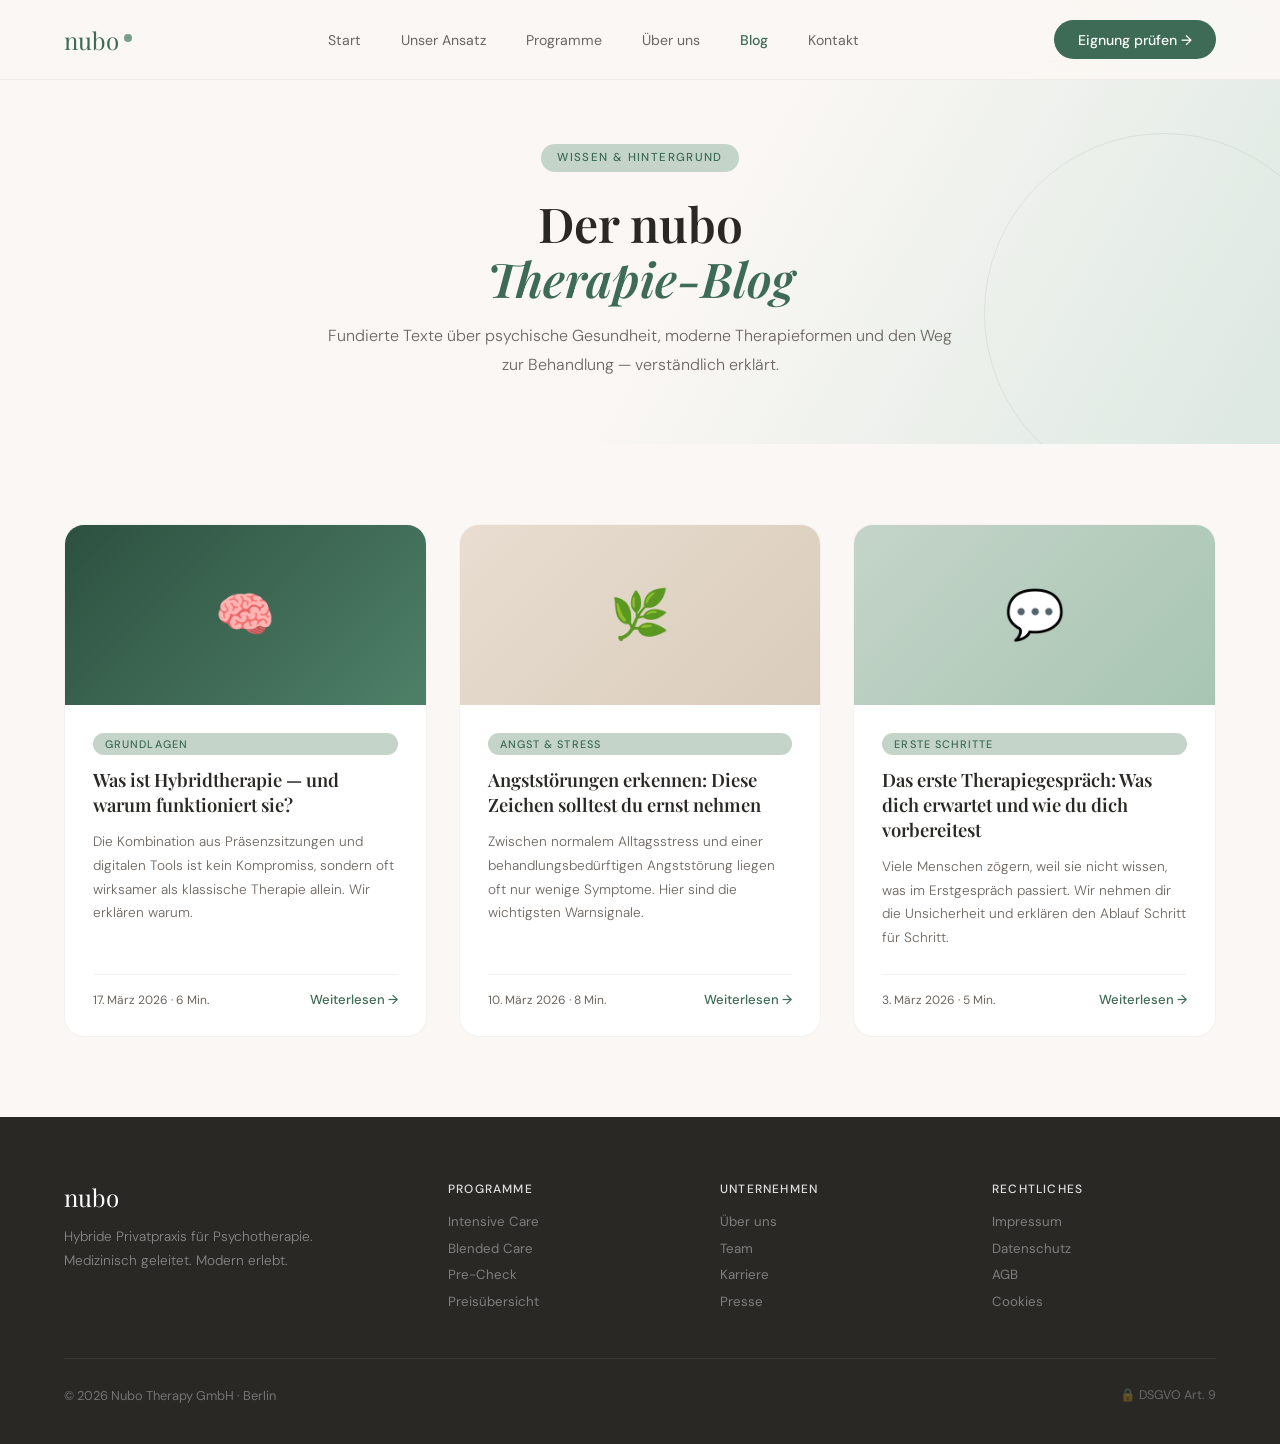
==== blog.html @ 69683dfd "Blog: Übersichtsseite, erster Post und Nav-Link" ====
<!DOCTYPE html>
<html lang="de">
<head>
  <meta charset="UTF-8" />
  <meta name="viewport" content="width=device-width, initial-scale=1.0" />
  <title>Blog — Nubo Therapy</title>
  <link rel="preconnect" href="https://fonts.googleapis.com">
  <link href="https://fonts.googleapis.com/css2?family=Playfair+Display:ital,wght@0,400;0,600;0,700;1,400;1,600&family=DM+Sans:wght@300;400;500;600&display=swap" rel="stylesheet">
  <style>
    *, *::before, *::after { margin: 0; padding: 0; box-sizing: border-box; }
    :root {
      --green: #3D6B55;
      --green-dark: #2d5040;
      --green-light: #7A9E87;
      --green-pale: #C4D4C9;
      --sand: #E8DDD0;
      --sand-dark: #D9CCBC;
      --cream: #FAF7F4;
      --brown: #B08B6E;
      --dark: #2A2825;
      --muted: #6B6560;
      --nav-h: 80px;
    }
    html { scroll-behavior: smooth; }
    body { font-family: 'DM Sans', sans-serif; background: var(--cream); color: var(--dark); overflow-x: hidden; }

    /* ── NAV ── */
    nav {
      position: fixed; top: 0; left: 0; right: 0; z-index: 100;
      height: var(--nav-h); background: rgba(250,247,244,0.95);
      backdrop-filter: blur(16px); border-bottom: 1px solid rgba(160,140,120,0.12);
      display: flex; align-items: center; justify-content: space-between;
      padding: 0 5vw;
    }
    .nav-logo { font-family: 'Playfair Display', serif; font-size: 1.5rem; color: var(--green); display: flex; align-items: center; gap: 5px; text-decoration: none; }
    .nav-logo-dot { width: 8px; height: 8px; background: var(--green-light); border-radius: 50%; margin-bottom: 3px; }
    .nav-links { display: flex; align-items: center; gap: 2.5rem; }
    .nav-links a { text-decoration: none; font-size: 0.88rem; font-weight: 400; color: var(--muted); transition: color 0.2s; }
    .nav-links a:hover, .nav-links a.active { color: var(--green); font-weight: 500; }
    .nav-cta {
      background: var(--green); color: #fff; padding: 0.65rem 1.5rem;
      border-radius: 100px; font-size: 0.88rem; font-weight: 500;
      border: none; cursor: pointer; font-family: 'DM Sans', sans-serif;
      transition: background 0.2s; white-space: nowrap; text-decoration: none;
    }
    .nav-cta:hover { background: var(--green-dark); }
    .nav-hamburger {
      display: none; flex-direction: column; gap: 5px;
      background: none; border: none; cursor: pointer; padding: 4px;
    }
    .nav-hamburger span { display: block; width: 22px; height: 2px; background: var(--dark); border-radius: 2px; transition: all 0.3s; }

    /* ── BLOG HEADER ── */
    .blog-header {
      padding-top: var(--nav-h);
      background: linear-gradient(120deg, var(--cream) 55%, #dce8e1 100%);
      padding-bottom: 4rem;
      padding-left: 5vw; padding-right: 5vw;
      text-align: center;
      position: relative; overflow: hidden;
    }
    .blog-header::after {
      content: ''; position: absolute; top: 30%; right: -5%;
      width: 360px; height: 360px; border-radius: 50%;
      border: 1.5px solid rgba(61,107,85,0.1);
      pointer-events: none;
    }
    .blog-header-inner { max-width: 640px; margin: 0 auto; padding-top: 4rem; }
    .blog-header-tag {
      display: inline-flex; align-items: center; gap: 7px;
      background: var(--green-pale); color: var(--green);
      font-size: 0.72rem; font-weight: 500; letter-spacing: 0.12em;
      text-transform: uppercase; padding: 0.4rem 1rem; border-radius: 100px;
      margin-bottom: 1.5rem;
    }
    .blog-header h1 {
      font-family: 'Playfair Display', serif;
      font-size: clamp(2.2rem, 4vw, 3rem);
      line-height: 1.15; color: var(--dark); margin-bottom: 1rem; font-weight: 600;
    }
    .blog-header h1 em { font-style: italic; color: var(--green); }
    .blog-header p { font-size: 1rem; line-height: 1.8; color: var(--muted); font-weight: 300; }

    /* ── BLOG GRID ── */
    .blog-section { padding: 5rem 5vw; }
    .blog-grid {
      display: grid;
      grid-template-columns: repeat(3, 1fr);
      gap: 2rem;
      max-width: 1200px; margin: 0 auto;
    }
    .blog-card {
      background: #fff;
      border-radius: 20px;
      overflow: hidden;
      border: 1px solid rgba(160,140,120,0.12);
      transition: transform 0.25s, box-shadow 0.25s;
      display: flex; flex-direction: column;
    }
    .blog-card:hover { transform: translateY(-4px); box-shadow: 0 16px 40px rgba(61,107,85,0.1); }
    .blog-card-img {
      height: 180px;
      display: flex; align-items: center; justify-content: center;
      font-size: 3rem;
      flex-shrink: 0;
    }
    .blog-card-img.green { background: linear-gradient(135deg, #2d5040, #4e8068); }
    .blog-card-img.sand  { background: linear-gradient(135deg, var(--sand), var(--sand-dark)); }
    .blog-card-img.pale  { background: linear-gradient(135deg, var(--green-pale), #a8c5b2); }
    .blog-card-body { padding: 1.75rem; display: flex; flex-direction: column; flex: 1; }
    .blog-card-cat {
      display: inline-block; font-size: 0.68rem; font-weight: 500;
      letter-spacing: 0.1em; text-transform: uppercase; color: var(--green);
      background: var(--green-pale); padding: 0.25rem 0.75rem;
      border-radius: 100px; margin-bottom: 0.85rem;
    }
    .blog-card h2 {
      font-family: 'Playfair Display', serif; font-size: 1.15rem;
      line-height: 1.35; color: var(--dark); margin-bottom: 0.75rem; font-weight: 600;
    }
    .blog-card p { font-size: 0.85rem; line-height: 1.75; color: var(--muted); font-weight: 300; flex: 1; }
    .blog-card-meta {
      display: flex; justify-content: space-between; align-items: center;
      margin-top: 1.5rem; padding-top: 1rem;
      border-top: 1px solid rgba(160,140,120,0.12);
      font-size: 0.75rem; color: var(--muted);
    }
    .blog-card-meta a {
      text-decoration: none; color: var(--green); font-weight: 500;
      font-size: 0.82rem; transition: color 0.2s;
    }
    .blog-card-meta a:hover { color: var(--green-dark); }

    /* ── FOOTER ── */
    footer { background: var(--dark); padding: 4rem 5vw 2.5rem; }
    .footer-top { display: grid; grid-template-columns: 1.5fr 1fr 1fr 1fr; gap: 3rem; margin-bottom: 3rem; }
    .footer-logo { font-family: 'Playfair Display', serif; font-size: 1.5rem; color: #fff; margin-bottom: 0.75rem; }
    .footer-tagline { font-size: 0.85rem; color: rgba(255,255,255,0.45); line-height: 1.75; font-weight: 300; max-width: 260px; }
    .footer-col h4 { font-size: 0.75rem; font-weight: 500; letter-spacing: 0.1em; text-transform: uppercase; color: rgba(255,255,255,0.85); margin-bottom: 1rem; }
    .footer-col ul { list-style: none; display: flex; flex-direction: column; gap: 0.6rem; }
    .footer-col ul li { font-size: 0.83rem; color: rgba(255,255,255,0.4); cursor: pointer; transition: color 0.2s; }
    .footer-col ul li:hover { color: rgba(255,255,255,0.75); }
    .footer-bottom { border-top: 1px solid rgba(255,255,255,0.08); padding-top: 1.75rem; display: flex; justify-content: space-between; align-items: center; }
    .footer-bottom-left { font-size: 0.8rem; color: rgba(255,255,255,0.35); }
    .footer-gdpr { font-size: 0.78rem; color: rgba(255,255,255,0.3); }

    /* ── RESPONSIVE ── */
    @media (max-width: 900px) {
      .nav-links { display: none; flex-direction: column; position: fixed; top: var(--nav-h); left: 0; right: 0; background: var(--cream); padding: 1.5rem 5vw 2rem; border-bottom: 1px solid rgba(160,140,120,0.15); gap: 1.25rem; z-index: 99; }
      .nav-links.open { display: flex; }
      .nav-hamburger { display: flex; }
      .blog-grid { grid-template-columns: 1fr; }
      .footer-top { grid-template-columns: 1fr 1fr; gap: 2rem; }
    }
    @media (max-width: 540px) {
      .blog-header h1 { font-size: 2rem; }
      .footer-top { grid-template-columns: 1fr; }
    }
  </style>
</head>
<body>

<nav>
  <a class="nav-logo" href="index.html">nubo<div class="nav-logo-dot"></div></a>
  <div class="nav-links" id="navLinks">
    <a href="index.html">Start</a>
    <a href="index.html#approach">Unser Ansatz</a>
    <a href="desktop-produkte.html">Programme</a>
    <a href="index.html#about">Über uns</a>
    <a href="blog.html" class="active">Blog</a>
    <a href="index.html#contact">Kontakt</a>
  </div>
  <a class="nav-cta" href="index.html#home">Eignung prüfen →</a>
  <button class="nav-hamburger" id="hamburger" onclick="toggleNav()" aria-label="Menü">
    <span></span><span></span><span></span>
  </button>
</nav>

<!-- HEADER -->
<div class="blog-header">
  <div class="blog-header-inner">
    <div class="blog-header-tag">Wissen & Hintergrund</div>
    <h1>Der nubo<br><em>Therapie-Blog</em></h1>
    <p>Fundierte Texte über psychische Gesundheit, moderne Therapieformen und den Weg zur Behandlung — verständlich erklärt.</p>
  </div>
</div>

<!-- BLOG POSTS -->
<section class="blog-section">
  <div class="blog-grid">

    <article class="blog-card">
      <div class="blog-card-img green">🧠</div>
      <div class="blog-card-body">
        <span class="blog-card-cat">Grundlagen</span>
        <h2>Was ist Hybridtherapie — und warum funktioniert sie?</h2>
        <p>Die Kombination aus Präsenzsitzungen und digitalen Tools ist kein Kompromiss, sondern oft wirksamer als klassische Therapie allein. Wir erklären warum.</p>
        <div class="blog-card-meta">
          <span>17. März 2026 · 6 Min.</span>
          <a href="blog/was-ist-hybridtherapie.html">Weiterlesen →</a>
        </div>
      </div>
    </article>

    <article class="blog-card">
      <div class="blog-card-img sand">🌿</div>
      <div class="blog-card-body">
        <span class="blog-card-cat">Angst & Stress</span>
        <h2>Angststörungen erkennen: Diese Zeichen solltest du ernst nehmen</h2>
        <p>Zwischen normalem Alltagsstress und einer behandlungsbedürftigen Angststörung liegen oft nur wenige Symptome. Hier sind die wichtigsten Warnsignale.</p>
        <div class="blog-card-meta">
          <span>10. März 2026 · 8 Min.</span>
          <a href="blog/angststoerungen-erkennen.html">Weiterlesen →</a>
        </div>
      </div>
    </article>

    <article class="blog-card">
      <div class="blog-card-img pale">💬</div>
      <div class="blog-card-body">
        <span class="blog-card-cat">Erste Schritte</span>
        <h2>Das erste Therapiegespräch: Was dich erwartet und wie du dich vorbereitest</h2>
        <p>Viele Menschen zögern, weil sie nicht wissen, was im Erstgespräch passiert. Wir nehmen dir die Unsicherheit und erklären den Ablauf Schritt für Schritt.</p>
        <div class="blog-card-meta">
          <span>3. März 2026 · 5 Min.</span>
          <a href="blog/erstes-therapiegespraech.html">Weiterlesen →</a>
        </div>
      </div>
    </article>

  </div>
</section>

<!-- FOOTER -->
<footer>
  <div class="footer-top">
    <div>
      <div class="footer-logo">nubo</div>
      <div class="footer-tagline">Hybride Privatpraxis für Psychotherapie. Medizinisch geleitet. Modern erlebt.</div>
    </div>
    <div class="footer-col">
      <h4>Programme</h4>
      <ul>
        <li>Intensive Care</li>
        <li>Blended Care</li>
        <li>Pre-Check</li>
        <li>Preisübersicht</li>
      </ul>
    </div>
    <div class="footer-col">
      <h4>Unternehmen</h4>
      <ul>
        <li>Über uns</li>
        <li>Team</li>
        <li>Karriere</li>
        <li>Presse</li>
      </ul>
    </div>
    <div class="footer-col">
      <h4>Rechtliches</h4>
      <ul>
        <li>Impressum</li>
        <li>Datenschutz</li>
        <li>AGB</li>
        <li>Cookies</li>
      </ul>
    </div>
  </div>
  <div class="footer-bottom">
    <div class="footer-bottom-left">© 2026 Nubo Therapy GmbH · Berlin</div>
    <div class="footer-gdpr">🔒 DSGVO Art. 9</div>
  </div>
</footer>

<script>
  function toggleNav() {
    document.getElementById('navLinks').classList.toggle('open');
  }
  document.querySelectorAll('#navLinks a').forEach(a => a.addEventListener('click', () => {
    document.getElementById('navLinks').classList.remove('open');
  }));
  window.addEventListener('scroll', () => {
    document.querySelector('nav').style.boxShadow = window.scrollY > 20
      ? '0 2px 20px rgba(42,40,37,0.08)' : 'none';
  });
</script>
</body>
</html>
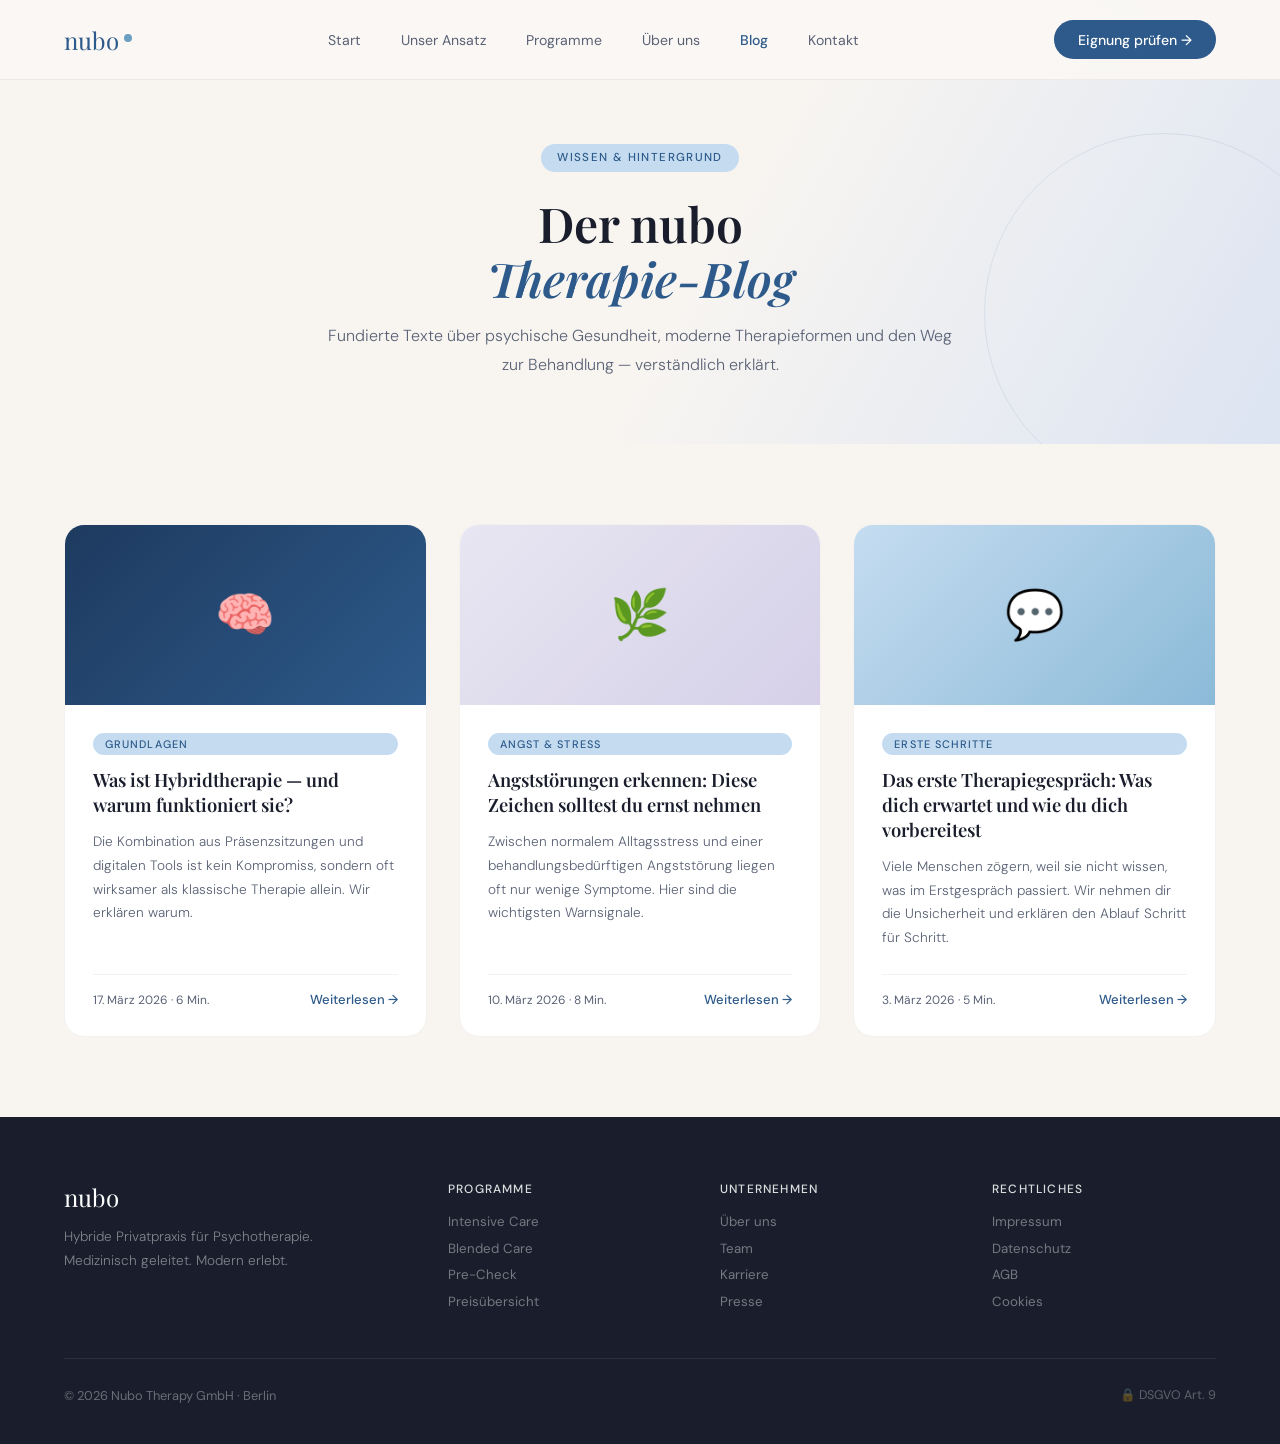
==== commit 8f9875bc: "Farbpalette A "Tiefe Stille" — konsistent über alle Dateien Alle 5 HTML-Dateien: Grün-Sand-Braun → N" ====
--- a/blog.html
+++ b/blog.html
@@ -9,16 +9,16 @@
   <style>
     *, *::before, *::after { margin: 0; padding: 0; box-sizing: border-box; }
     :root {
-      --green: #3D6B55;
-      --green-dark: #2d5040;
-      --green-light: #7A9E87;
-      --green-pale: #C4D4C9;
-      --sand: #E8DDD0;
-      --sand-dark: #D9CCBC;
-      --cream: #FAF7F4;
-      --brown: #B08B6E;
-      --dark: #2A2825;
-      --muted: #6B6560;
+      --green: #2D5A8A;
+      --green-dark: #1E3A5F;
+      --green-light: #6A9FBF;
+      --green-pale: #C5DCF0;
+      --sand: #E8E6F2;
+      --sand-dark: #D5D0E8;
+      --cream: #F8F5F1;
+      --brown: #C49640;
+      --dark: #1A1E2C;
+      --muted: #5A6275;
       --nav-h: 80px;
     }
     html { scroll-behavior: smooth; }
@@ -53,7 +53,7 @@
     /* ── BLOG HEADER ── */
     .blog-header {
       padding-top: var(--nav-h);
-      background: linear-gradient(120deg, var(--cream) 55%, #dce8e1 100%);
+      background: linear-gradient(120deg, var(--cream) 55%, #dce4f2 100%);
       padding-bottom: 4rem;
       padding-left: 5vw; padding-right: 5vw;
       text-align: center;
@@ -62,7 +62,7 @@
     .blog-header::after {
       content: ''; position: absolute; top: 30%; right: -5%;
       width: 360px; height: 360px; border-radius: 50%;
-      border: 1.5px solid rgba(61,107,85,0.1);
+      border: 1.5px solid rgba(45,90,138,0.1);
       pointer-events: none;
     }
     .blog-header-inner { max-width: 640px; margin: 0 auto; padding-top: 4rem; }
@@ -97,16 +97,16 @@
       transition: transform 0.25s, box-shadow 0.25s;
       display: flex; flex-direction: column;
     }
-    .blog-card:hover { transform: translateY(-4px); box-shadow: 0 16px 40px rgba(61,107,85,0.1); }
+    .blog-card:hover { transform: translateY(-4px); box-shadow: 0 16px 40px rgba(45,90,138,0.1); }
     .blog-card-img {
       height: 180px;
       display: flex; align-items: center; justify-content: center;
       font-size: 3rem;
       flex-shrink: 0;
     }
-    .blog-card-img.green { background: linear-gradient(135deg, #2d5040, #4e8068); }
+    .blog-card-img.green { background: linear-gradient(135deg, #1E3A5F, #2D5A8A); }
     .blog-card-img.sand  { background: linear-gradient(135deg, var(--sand), var(--sand-dark)); }
-    .blog-card-img.pale  { background: linear-gradient(135deg, var(--green-pale), #a8c5b2); }
+    .blog-card-img.pale  { background: linear-gradient(135deg, var(--green-pale), #8BBAD8); }
     .blog-card-body { padding: 1.75rem; display: flex; flex-direction: column; flex: 1; }
     .blog-card-cat {
       display: inline-block; font-size: 0.68rem; font-weight: 500;
@@ -281,7 +281,7 @@
   }));
   window.addEventListener('scroll', () => {
     document.querySelector('nav').style.boxShadow = window.scrollY > 20
-      ? '0 2px 20px rgba(42,40,37,0.08)' : 'none';
+      ? '0 2px 20px rgba(26,30,44,0.08)' : 'none';
   });
 </script>
 </body>
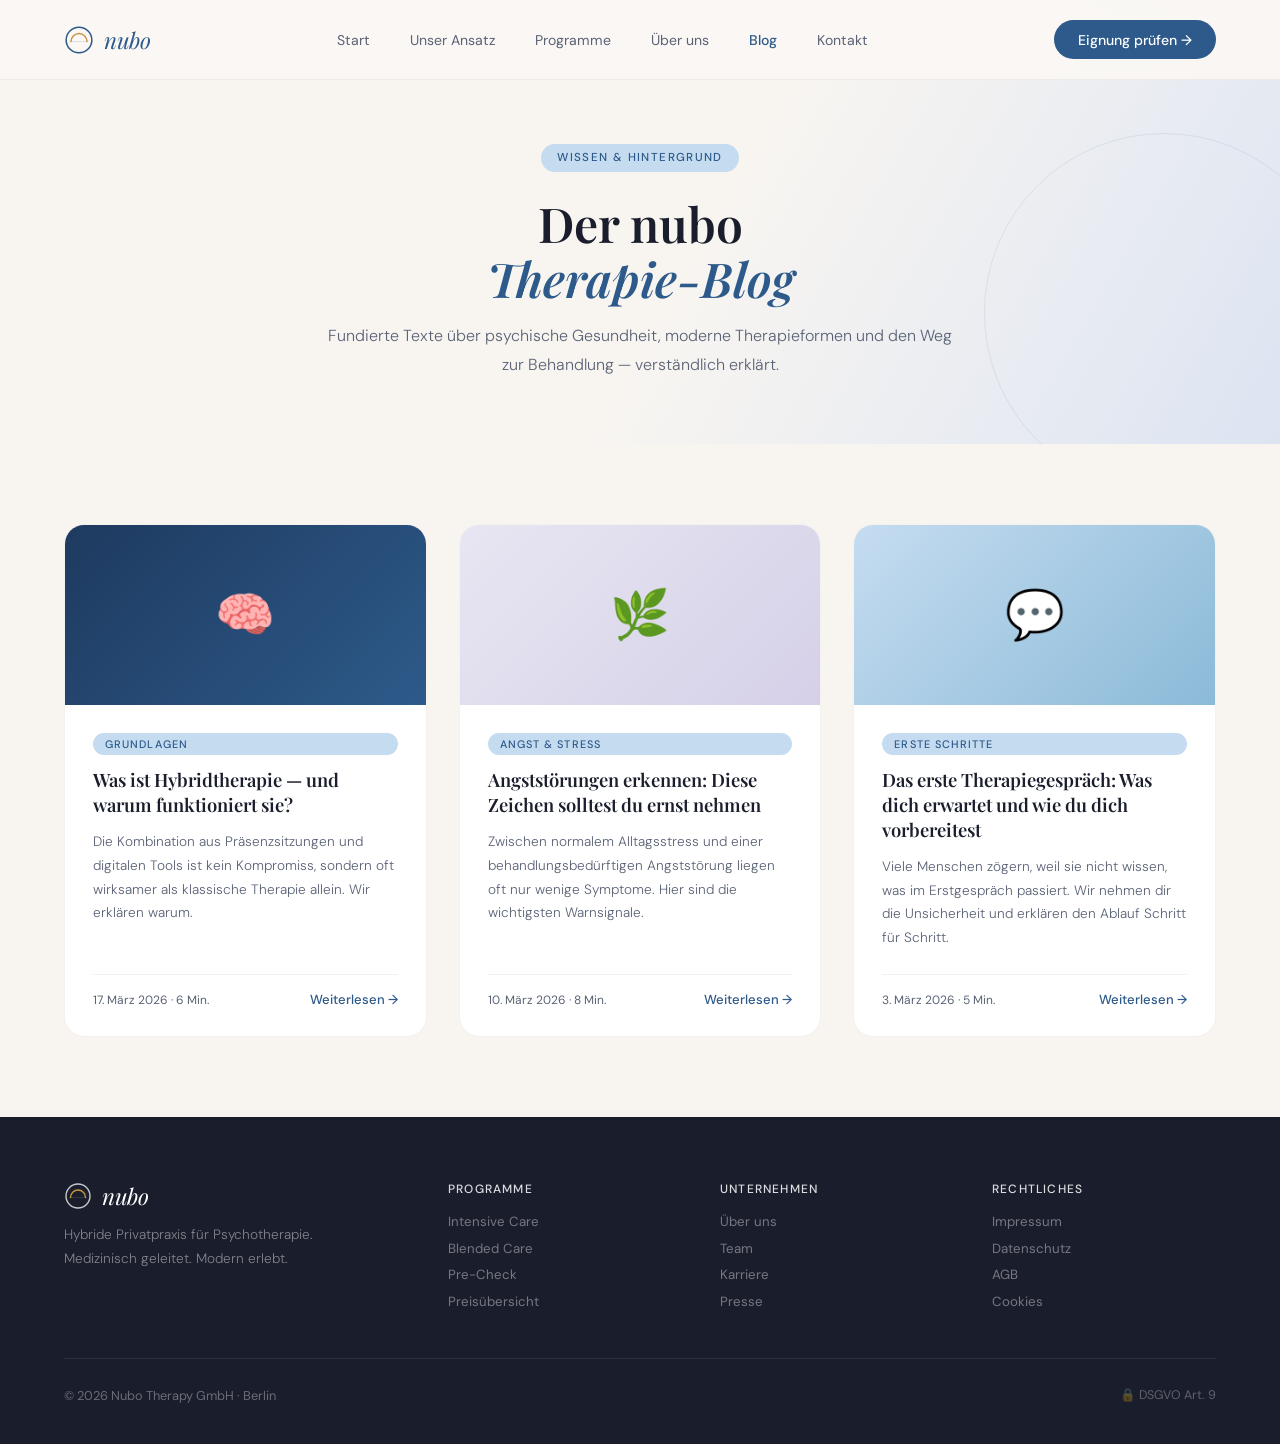
==== commit e87f960e: "Logo: Kreis-Mark mit goldener Aufstiegs-Kurve Neues Logo-Konzept "Horizont" — Kreis (Navy) + horizon" ====
--- a/blog.html
+++ b/blog.html
@@ -32,7 +32,7 @@
       display: flex; align-items: center; justify-content: space-between;
       padding: 0 5vw;
     }
-    .nav-logo { font-family: 'Playfair Display', serif; font-size: 1.5rem; color: var(--green); display: flex; align-items: center; gap: 5px; text-decoration: none; }
+    .nav-logo { font-family: 'Playfair Display', serif; font-size: 1.4rem; color: var(--green); display: flex; align-items: center; gap: 10px; text-decoration: none; font-style: italic; letter-spacing: -0.3px; }
     .nav-logo-dot { width: 8px; height: 8px; background: var(--green-light); border-radius: 50%; margin-bottom: 3px; }
     .nav-links { display: flex; align-items: center; gap: 2.5rem; }
     .nav-links a { text-decoration: none; font-size: 0.88rem; font-weight: 400; color: var(--muted); transition: color 0.2s; }
@@ -134,7 +134,7 @@
     /* ── FOOTER ── */
     footer { background: var(--dark); padding: 4rem 5vw 2.5rem; }
     .footer-top { display: grid; grid-template-columns: 1.5fr 1fr 1fr 1fr; gap: 3rem; margin-bottom: 3rem; }
-    .footer-logo { font-family: 'Playfair Display', serif; font-size: 1.5rem; color: #fff; margin-bottom: 0.75rem; }
+    .footer-logo { font-family: 'Playfair Display', serif; font-size: 1.4rem; color: #fff; margin-bottom: 0.75rem; display: flex; align-items: center; gap: 10px; font-style: italic; letter-spacing: -0.3px; }
     .footer-tagline { font-size: 0.85rem; color: rgba(255,255,255,0.45); line-height: 1.75; font-weight: 300; max-width: 260px; }
     .footer-col h4 { font-size: 0.75rem; font-weight: 500; letter-spacing: 0.1em; text-transform: uppercase; color: rgba(255,255,255,0.85); margin-bottom: 1rem; }
     .footer-col ul { list-style: none; display: flex; flex-direction: column; gap: 0.6rem; }
@@ -161,7 +161,7 @@
 <body>
 
 <nav>
-  <a class="nav-logo" href="index.html">nubo<div class="nav-logo-dot"></div></a>
+  <a class="nav-logo" href="index.html"><svg class="nav-logo-mark" width="30" height="30" viewBox="0 0 56 56" fill="none" xmlns="http://www.w3.org/2000/svg" aria-hidden="true"><circle cx="28" cy="28" r="24" stroke="var(--green)" stroke-width="2.8"/><path d="M 11 31 L 45 31" stroke="var(--green)" stroke-width="1.4" stroke-linecap="round" opacity="0.2"/><path d="M 13 31 A 15 15 0 0 1 43 31" stroke="var(--brown)" stroke-width="2.8" stroke-linecap="round"/></svg><span>nubo</span></a>
   <div class="nav-links" id="navLinks">
     <a href="index.html">Start</a>
     <a href="index.html#approach">Unser Ansatz</a>
@@ -235,7 +235,7 @@
 <footer>
   <div class="footer-top">
     <div>
-      <div class="footer-logo">nubo</div>
+      <div class="footer-logo"><svg width="28" height="28" viewBox="0 0 56 56" fill="none" xmlns="http://www.w3.org/2000/svg" aria-hidden="true"><circle cx="28" cy="28" r="24" stroke="rgba(255,255,255,0.75)" stroke-width="2.8"/><path d="M 11 31 L 45 31" stroke="rgba(255,255,255,0.75)" stroke-width="1.4" stroke-linecap="round" opacity="0.2"/><path d="M 13 31 A 15 15 0 0 1 43 31" stroke="#C49640" stroke-width="2.8" stroke-linecap="round"/></svg><span>nubo</span></div>
       <div class="footer-tagline">Hybride Privatpraxis für Psychotherapie. Medizinisch geleitet. Modern erlebt.</div>
     </div>
     <div class="footer-col">
